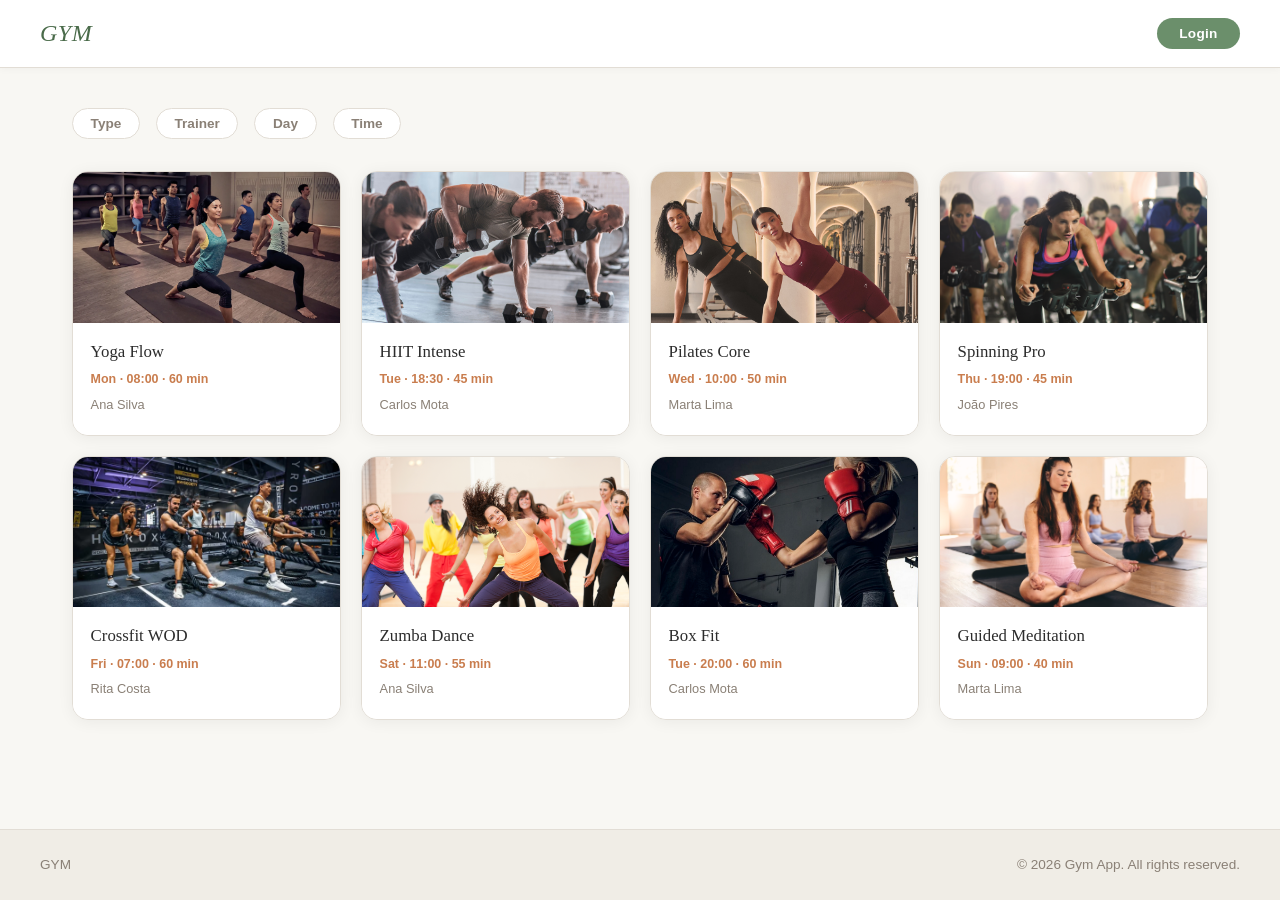
==== pages/index.html @ e95b99a1 "style.css done for index, trainer, class" ====
<!DOCTYPE html>
<html lang="en">
<head>
  <meta charset="UTF-8" />
  <meta name="viewport" content="width=device-width, initial-scale=1.0" />
  <title>Gym — Classes</title>
  <link rel="stylesheet" href="../css/layout.css" />
  <link rel="stylesheet" href="../css/style.css" />
</head>
<body>

  <header class="site-header">
    <span class="header-logo">GYM</span>
    <button class="btn-login">Login</button>
  </header>

  <main>
    <div class="filters">
      <button class="filter-btn">Type</button>
      <button class="filter-btn">Trainer</button>
      <button class="filter-btn">Day</button>
      <button class="filter-btn">Time</button>
    </div>

    <div class="classes-grid">

      <a href="class.html" class="class-card">
        <img src="../docs/images/yoga_flow.jpg" alt="yoga flow class" class="class-card-thumb">
          <div class="class-card-body">
          <div class="class-card-name">Yoga Flow</div>
          <div class="class-card-meta">Mon · 08:00 · 60 min</div>
          <div class="class-card-trainer">Ana Silva</div>
        </div>
      </a>

      <a href="class.html" class="class-card">
        <img src="../docs/images/hiit_intense.jpg" alt="hit intense class" class="class-card-thumb">
        <div class="class-card-body">
          <div class="class-card-name">HIIT Intense</div>
          <div class="class-card-meta">Tue · 18:30 · 45 min</div>
          <div class="class-card-trainer">Carlos Mota</div>
        </div>
      </a>

      <a href="class.html" class="class-card">
        <img src="../docs/images/pilates_core.jpg" alt="pilates core class" class="class-card-thumb">
        <div class="class-card-body">
          <div class="class-card-name">Pilates Core</div>
          <div class="class-card-meta">Wed · 10:00 · 50 min</div>
          <div class="class-card-trainer">Marta Lima</div>
        </div>
      </a>

      <a href="class.html" class="class-card">
        <img src="../docs/images/spinning_pro.jpg" alt="spinning pro class" class="class-card-thumb">
        <div class="class-card-body">
          <div class="class-card-name">Spinning Pro</div>
          <div class="class-card-meta">Thu · 19:00 · 45 min</div>
          <div class="class-card-trainer">João Pires</div>
        </div>
      </a>

      <a href="class.html" class="class-card">
        <img src="../docs/images/crossfit_wod.jpg" alt="crossfit wod class" class="class-card-thumb">
        <div class="class-card-body">
          <div class="class-card-name">Crossfit WOD</div>
          <div class="class-card-meta">Fri · 07:00 · 60 min</div>
          <div class="class-card-trainer">Rita Costa</div>
        </div>
      </a>

      <a href="class.html" class="class-card">
        <img src="../docs/images/zumba.jpg" alt="zumba class" class="class-card-thumb">
        <div class="class-card-body">
          <div class="class-card-name">Zumba Dance</div>
          <div class="class-card-meta">Sat · 11:00 · 55 min</div>
          <div class="class-card-trainer">Ana Silva</div>
        </div>
      </a>

      <a href="class.html" class="class-card">
        <img src="../docs/images/box_fit.jpg" alt="box fit class" class="class-card-thumb">
        <div class="class-card-body">
          <div class="class-card-name">Box Fit</div>
          <div class="class-card-meta">Tue · 20:00 · 60 min</div>
          <div class="class-card-trainer">Carlos Mota</div>
        </div>
      </a>

      <a href="class.html" class="class-card">
        <img src="../docs/images/guided_meditation.jpg" alt="guided meditation class" class="class-card-thumb">
        <div class="class-card-body">
          <div class="class-card-name">Guided Meditation</div>
          <div class="class-card-meta">Sun · 09:00 · 40 min</div>
          <div class="class-card-trainer">Marta Lima</div>
        </div>
      </a>

    </div>
  </main>

  <footer class="site-footer">
    <span>GYM</span>
    <span>© 2026 Gym App. All rights reserved.</span>
  </footer>

</body>
</html>
---- css/layout.css ----
* {
  box-sizing: border-box;
  margin: 0;
  padding: 0;
}

/* Page layout */
body {
  display: grid;
  grid-template-rows: auto 1fr auto;
  grid-template-areas:
    "header"
    "main"
    "footer";
}

header.site-header {
  grid-area: header;
  display: flex;
  align-items: center;
  justify-content: space-between;
  padding: 0 2rem;
  height: 64px;
}

main {
  grid-area: main;
  padding: 2rem;
  max-width: 1200px;
  width: 100%;
  margin: 0 auto;
}

footer.site-footer {
  grid-area: footer;
  display: flex;
  align-items: center;
  justify-content: space-between;
  padding: 1rem 2rem;
}

/* Filters */
.filters {
  display: flex;
  align-items: center;
  gap: 0.5rem;
  flex-wrap: wrap;
  margin-bottom: 1.5rem;
}

.filter-btn {
  margin-right: 0.5rem;
}

/* Classes grid (index.html) */
.classes-grid {
  display: grid;
  grid-template-columns: repeat(auto-fill, minmax(200px, 1fr));
  gap: 1rem;
}

.class-card {
  display: flex;
  flex-direction: column;
}

.class-card-thumb {
  width: 100%;
  aspect-ratio: 16/9;
}

/* Class detail (class.html) */
.class-detail {
  display: flex;
  flex-direction: column;
  gap: 1.5rem;
}

.trainer-snippet {
  display: flex;
  align-items: center;
  gap: 1rem;
}

.trainer-snippet .avatar {
  width: 52px;
  height: 52px;
  border-radius: 50%;
  flex-shrink: 0;
  overflow: hidden;
}

.trainer-snippet .trainer-link {
  margin-left: auto;
}

.capacity-bar-bg {
  height: 8px;
  overflow: hidden;
}

.reviews-section {
  display: flex;
  flex-direction: column;
  gap: 0.75rem;
}

.review-header {
  display: flex;
  align-items: center;
  justify-content: space-between;
  margin-bottom: 0.5rem;
}

.review-stars {
  display: flex;
  gap: 2px;
}
---- css/style.css ----
*, *::before, *::after {
    box-sizing: border-box;
    margin: 0;
    padding: 0;
}

:root {
    --bg:           #f8f7f3;
    --bg-card:      #ffffff;
    --bg-muted:     #f0ede6;
    --accent:       #6b8f6b;
    --accent-light: #a8c5a8;
    --accent-dark:  #4a6b4a;
    --warm:         #c97d4e;
    --text:         #2c2c2c;
    --text-muted:   #8a8076;
    --border:       #e2ddd5;
    --shadow:       0 2px 16px rgba(0, 0, 0, 0.06);
    --shadow-lg:    0 6px 32px rgba(0, 0, 0, 0.09);
    --radius:       16px;
    --radius-sm:    10px;
    --font-head:    Georgia, 'Times New Roman', serif;
    --font-body:    'Trebuchet MS', Arial, sans-serif;
}

html {
    font-size: 16px;
    scroll-behavior: smooth;
}

body {
    font-family: var(--font-body);
    background-color: var(--bg);
    color: var(--text);
    display: grid;
    grid-template-rows: auto 1fr auto;
    grid-template-areas: "header" "main" "footer";
    min-height: 100dvh;
    line-height: 1.6;
}

h1, h2, h3, h4 {
    font-family: var(--font-head);
    font-weight: normal;
    line-height: 1.2;
}

a {
    color: inherit;
    text-decoration: none;
}

img {
    display: block;
    max-width: 100%;
}

header.site-header {
    grid-area: header;
    display: flex;
    align-items: center;
    justify-content: space-between;
    padding: 0 2.5rem;
    height: 68px;
    background: var(--bg-card);
    border-bottom: 1px solid var(--border);
    position: sticky;
    top: 0;
    z-index: 100;
    box-shadow: 0 1px 8px rgba(0, 0, 0, 0.04);
}

main {
    grid-area: main;
    padding: 2.5rem 2rem;
    max-width: 1200px;
    width: 100%;
    margin: 0 auto;
}

footer.site-footer {
    grid-area: footer;
    display: flex;
    align-items: center;
    justify-content: space-between;
    padding: 1.5rem 2.5rem;
    background: var(--bg-muted);
    border-top: 1px solid var(--border);
    color: var(--text-muted);
    font-size: 0.85rem;
}


/* Logo */
.header-logo {
    font-family: var(--font-head);
    font-size: 1.5rem;
    font-style: italic;
    color: var(--accent-dark);
    letter-spacing: 0.02em;
}

/* Buttons */
button,
.btn-login,
.btn-book,
.filter-btn {
    cursor: pointer;
    font-family: var(--font-body);
    font-size: 0.85rem;
    font-weight: 600;
    border: none;
    border-radius: 999px;
    transition: background 0.2s, color 0.2s, box-shadow 0.2s;
}

.btn-login {
    background: var(--accent);
    color: #fff;
    padding: 0.5rem 1.4rem;
    letter-spacing: 0.02em;
}

.btn-login:hover {
    background: var(--accent-dark);
    box-shadow: 0 2px 12px rgba(107, 143, 107, 0.35);
}

.btn-book {
    background: var(--accent);
    color: #fff;
    padding: 0.85rem 2.5rem;
    width: 100%;
    font-size: 0.95rem;
    margin-top: 1.25rem;
    letter-spacing: 0.02em;
}

.btn-book:hover {
    background: var(--accent-dark);
    box-shadow: 0 4px 16px rgba(107, 143, 107, 0.4);
}

/* Filter buttons */
.filter-btn {
    background: var(--bg-card);
    color: var(--text-muted);
    border: 1.5px solid var(--border);
    padding: 0.45rem 1.1rem;
}

.filter-btn:hover,
.filter-btn.active {
    background: var(--accent);
    color: #fff;
    border-color: var(--accent);
}

/* Back link */
.back-link {
    display: inline-flex;
    align-items: center;
    gap: 0.4rem;
    font-size: 0.85rem;
    color: var(--text-muted);
    margin-bottom: 2rem;
    transition: color 0.2s;
}

.back-link:hover {
    color: var(--accent);
}

/* Generic card base */
.class-card,
.review-card,
.capacity-card,
.class-info-card,
.trainer-info-card,
.trainer-section {
    background: var(--bg-card);
    border-radius: var(--radius);
    box-shadow: var(--shadow);
    border: 1px solid var(--border);
}

/* ─── FILTERS (index.html) ──────────────────────────────────── */
.filters {
    display: flex;
    align-items: center;
    gap: 0.5rem;
    flex-wrap: wrap;
    margin-bottom: 2rem;
}

/* ─── CLASSES GRID (index.html) ─────────────────────────────── */
.classes-grid {
    display: grid;
    grid-template-columns: repeat(auto-fill, minmax(240px, 1fr));
    gap: 1.25rem;
}

.class-card {
    display: flex;
    flex-direction: column;
    border-radius: var(--radius);
    overflow: hidden;
    transition: box-shadow 0.25s, transform 0.25s;
}

.class-card:hover {
    box-shadow: var(--shadow-lg);
    transform: translateY(-4px);
}

.class-card-thumb {
    width: 100%;
    aspect-ratio: 16 / 9;
    object-fit: cover;
    display: block;
}

.class-card-body {
    padding: 1rem 1.1rem 1.2rem;
    display: flex;
    flex-direction: column;
    gap: 0.3rem;
    background: var(--bg-card);
    position: relative;
    z-index: 1;
}

.class-card-name {
    font-family: var(--font-head);
    font-size: 1.05rem;
    color: var(--text);
}

.class-card-meta {
    font-size: 0.78rem;
    color: var(--warm);
    font-weight: 600;
}

.class-card-trainer {
    font-size: 0.8rem;
    color: var(--text-muted);
}

/* ─── CLASS DETAIL (class.html) ─────────────────────────────── */
.class-detail {
    display: flex;
    flex-direction: column;
    gap: 1.5rem;
}

.class-info-card {
    padding: 2rem;
}

.class-info-card h1 {
    font-size: 2rem;
    color: var(--accent-dark);
    margin-bottom: 1rem;
}

.class-meta-row {
    display: flex;
    flex-wrap: wrap;
    gap: 0.75rem;
    margin-bottom: 1.25rem;
}

.class-meta-row span {
    background: var(--bg-muted);
    padding: 0.3rem 0.85rem;
    border-radius: 999px;
    font-size: 0.8rem;
    font-weight: 600;
    color: var(--accent-dark);
}

.class-info-card p {
    color: var(--text-muted);
    line-height: 1.75;
    max-width: 60ch;
}

/* Trainer snippet */
.trainer-section {
    padding: 1.5rem;
}

.trainer-snippet {
    display: flex;
    align-items: center;
    gap: 1rem;
}

.trainer-snippet .avatar {
    width: 56px;
    height: 56px;
    border-radius: 50%;
    overflow: hidden;
    flex-shrink: 0;
    border: 2px solid var(--accent-light);
}

.avatar-placeholder {
    width: 100%;
    height: 100%;
    display: flex;
    align-items: center;
    justify-content: center;
    background: linear-gradient(135deg, var(--accent-light), var(--accent));
    color: #fff;
    font-weight: 700;
    font-size: 0.9rem;
}

.trainer-name {
    font-family: var(--font-head);
    font-size: 1rem;
    color: var(--text);
}

.trainer-role {
    font-size: 0.78rem;
    color: var(--text-muted);
    margin-top: 0.15rem;
}

.trainer-link {
    margin-left: auto;
    font-size: 0.82rem;
    font-weight: 600;
    color: var(--accent);
    white-space: nowrap;
}

/* Capacity */
.capacity-card {
    padding: 1.5rem;
}

.capacity-row {
    display: flex;
    justify-content: space-between;
    font-size: 0.85rem;
    margin-bottom: 0.75rem;
    color: var(--text-muted);
}

.capacity-bar-bg {
    height: 8px;
    background: var(--bg-muted);
    border-radius: 999px;
    overflow: hidden;
}

.capacity-bar-fill {
    height: 100%;
    background: linear-gradient(to right, var(--accent-light), var(--accent));
    border-radius: 999px;
    transition: width 0.5s ease;
}

/* Reviews */
.reviews-section {
    display: flex;
    flex-direction: column;
    gap: 1rem;
}

.reviews-section h3 {
    font-size: 1.2rem;
    color: var(--accent-dark);
    margin-bottom: 0.25rem;
}

.review-card {
    padding: 1.25rem;
}

.review-header {
    display: flex;
    align-items: center;
    justify-content: space-between;
    margin-bottom: 0.6rem;
}

.review-author {
    font-weight: 600;
    font-size: 0.9rem;
    color: var(--text);
}

.review-stars {
    display: flex;
    gap: 2px;
    color: var(--warm);
    font-size: 1rem;
}

.review-message {
    font-size: 0.88rem;
    color: var(--text-muted);
    line-height: 1.7;
}

/* ─── TRAINER PROFILE (trainer.html) ───────────────────────── */
.trainer-detail {
    display: flex;
    flex-direction: column;
    gap: 1.5rem;
}

.trainer-info-card {
    display: flex;
    align-items: flex-start;
    gap: 2rem;
    padding: 2rem;
    flex-wrap: wrap;
}

.trainer-photo {
    width: 100px;
    height: 100px;
    border-radius: 50%;
    background: linear-gradient(135deg, var(--accent-light), var(--accent));
    display: flex;
    align-items: center;
    justify-content: center;
    font-size: 1.5rem;
    font-weight: 700;
    color: #fff;
    flex-shrink: 0;
    box-shadow: var(--shadow);
}

.trainer-info-text {
    flex: 1;
    min-width: 220px;
}

.trainer-info-text h1 {
    font-size: 1.8rem;
    color: var(--accent-dark);
    margin-bottom: 0.5rem;
}

.trainer-specialty {
    display: flex;
    flex-wrap: wrap;
    gap: 0.4rem;
    margin-bottom: 1rem;
}

.trainer-specialty {
    font-size: 0.82rem;
    color: var(--accent-dark);
    font-weight: 600;
}

.trainer-info-text p {
    color: var(--text-muted);
    line-height: 1.75;
}

.trainer-classes {
    background: var(--bg-card);
    border-radius: var(--radius);
    box-shadow: var(--shadow);
    border: 1px solid var(--border);
    overflow: hidden;
}

.trainer-classes h3 {
    padding: 1.25rem 1.75rem;
    font-size: 1.1rem;
    color: var(--accent-dark);
    border-bottom: 1px solid var(--border);
    background: var(--bg-muted);
}

.trainer-class-item {
    display: flex;
    align-items: center;
    justify-content: space-between;
    padding: 1rem 1.75rem;
    border-bottom: 1px solid var(--border);
    transition: background 0.2s;
}

.trainer-class-item:last-child {
    border-bottom: none;
}

.trainer-class-item:hover {
    background: var(--bg-muted);
    color: var(--accent-dark);
}

.trainer-class-name {
    font-weight: 600;
    font-size: 0.95rem;
    color: var(--text);
}

.trainer-class-schedule {
    font-size: 0.8rem;
    color: var(--text-muted);
    margin-top: 0.2rem;
}

/* ─── RESPONSIVE ────────────────────────────────────────────── */
@media (max-width: 640px) {
    header.site-header {
        padding: 0 1.25rem;
    }

    main {
        padding: 1.5rem 1rem;
    }

    footer.site-footer {
        flex-direction: column;
        gap: 0.5rem;
        text-align: center;
        padding: 1.25rem 1rem;
    }

    .classes-grid {
        grid-template-columns: repeat(auto-fill, minmax(160px, 1fr));
        gap: 1rem;
    }

    .class-info-card h1,
    .trainer-info-text h1 {
        font-size: 1.5rem;
    }

    .trainer-info-card {
        flex-direction: column;
        align-items: center;
        text-align: center;
    }

    .trainer-class-item {
        padding: 0.85rem 1.25rem;
    }
}
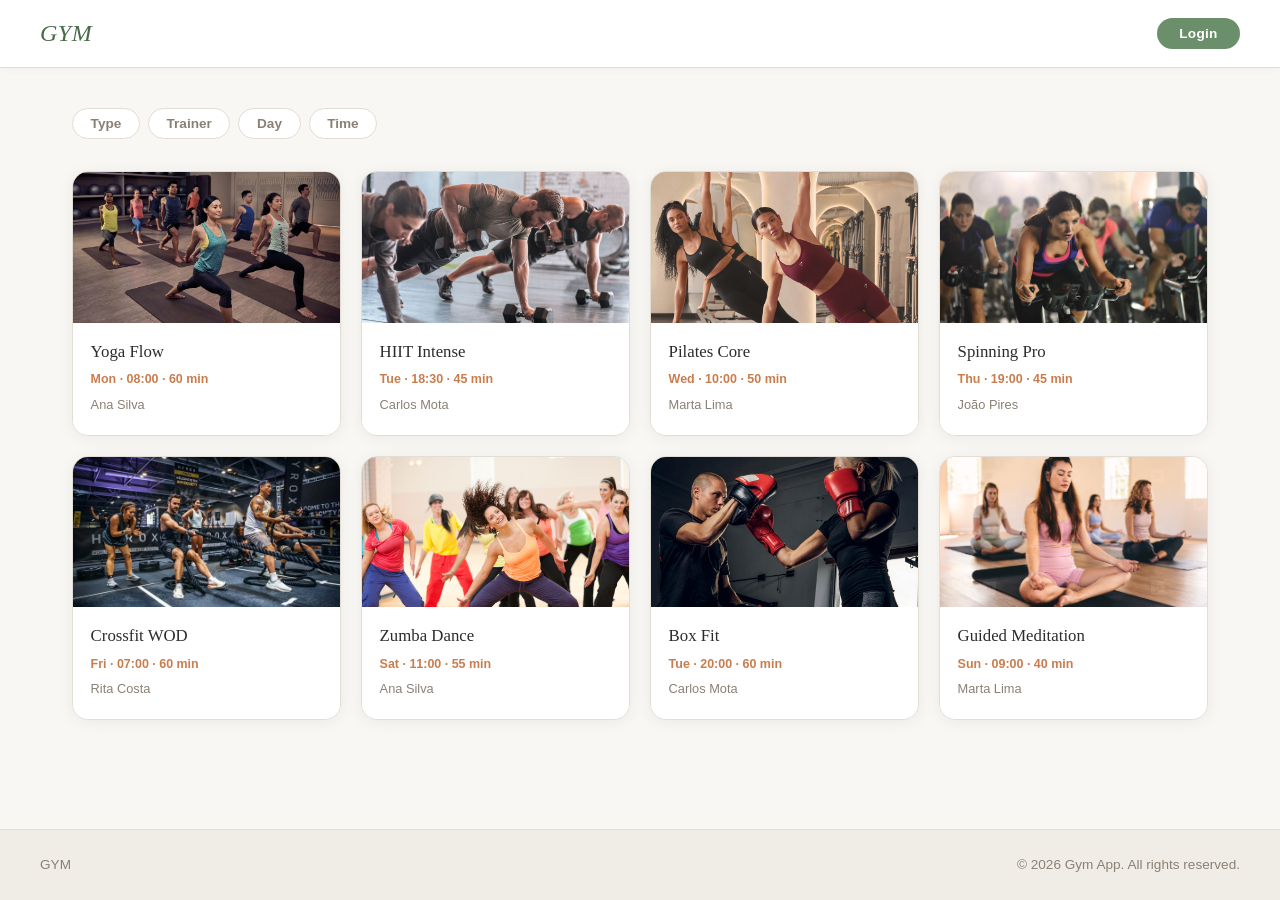
==== commit 28dd79bb: "deleted layout.css" ====
--- a/pages/index.html
+++ b/pages/index.html
@@ -4,7 +4,6 @@
   <meta charset="UTF-8" />
   <meta name="viewport" content="width=device-width, initial-scale=1.0" />
   <title>Gym — Classes</title>
-  <link rel="stylesheet" href="../css/layout.css" />
   <link rel="stylesheet" href="../css/style.css" />
 </head>
 <body>
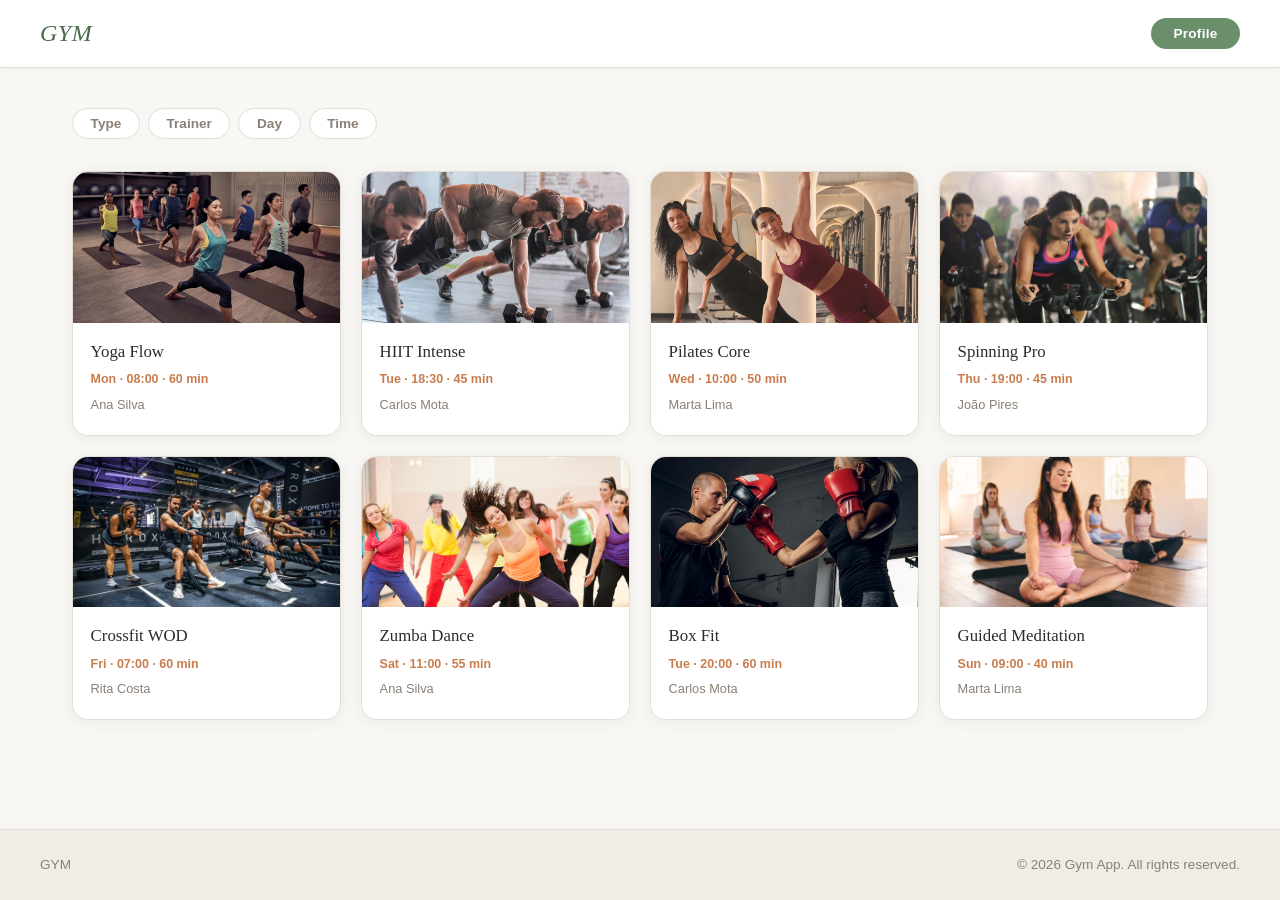
==== commit 5efeec13: "added profile editing page" ====
--- a/pages/index.html
+++ b/pages/index.html
@@ -10,7 +10,7 @@
 
   <header class="site-header">
     <span class="header-logo">GYM</span>
-    <button class="btn-login">Login</button>
+    <button class="btn-profile">Profile</button>
   </header>
 
   <main>
--- a/css/style.css
+++ b/css/style.css
@@ -102,7 +102,7 @@
 
 /* Buttons */
 button,
-.btn-login,
+.btn-profile,
 .btn-book,
 .filter-btn {
     cursor: pointer;
@@ -114,14 +114,14 @@
     transition: background 0.2s, color 0.2s, box-shadow 0.2s;
 }
 
-.btn-login {
+.btn-profile {
     background: var(--accent);
     color: #fff;
     padding: 0.5rem 1.4rem;
     letter-spacing: 0.02em;
 }
 
-.btn-login:hover {
+.btn-profile:hover {
     background: var(--accent-dark);
     box-shadow: 0 2px 12px rgba(107, 143, 107, 0.35);
 }
@@ -513,6 +513,230 @@
     margin-top: 0.2rem;
 }
 
+.profile-page {
+  max-width: 680px;
+  margin: 0 auto;
+}
+
+.profile-hero {
+  background: var(--bg-card);
+  border-radius: var(--radius);
+  box-shadow: var(--shadow);
+  border: 1px solid var(--border);
+  padding: 2.5rem 2rem 2rem;
+  display: flex;
+  align-items: center;
+  gap: 1.75rem;
+  margin-bottom: 1.5rem;
+  flex-wrap: wrap;
+}
+
+.profile-avatar-wrap {
+  position: relative;
+  flex-shrink: 0;
+}
+
+.profile-avatar {
+  width: 96px;
+  height: 96px;
+  border-radius: 50%;
+  background: linear-gradient(135deg, var(--accent-light), var(--accent));
+  display: flex;
+  align-items: center;
+  justify-content: center;
+  font-size: 2rem;
+  font-weight: 700;
+  color: #fff;
+  box-shadow: var(--shadow);
+  border: 3px solid var(--bg-card);
+  outline: 2px solid var(--accent-light);
+}
+
+.avatar-edit-btn {
+  position: absolute;
+  bottom: 2px;
+  right: 2px;
+  width: 28px;
+  height: 28px;
+  border-radius: 50%;
+  background: var(--warm);
+  color: #fff;
+  border: none;
+  cursor: pointer;
+  display: flex;
+  align-items: center;
+  justify-content: center;
+  font-size: 0.75rem;
+  box-shadow: 0 2px 8px rgba(0,0,0,0.15);
+  transition: background 0.2s;
+}
+
+.avatar-edit-btn:hover {
+  background: #b5693c;
+}
+
+.profile-hero-text h2 {
+  font-family: var(--font-head);
+  font-size: 1.6rem;
+  color: var(--accent-dark);
+  margin-bottom: 0.25rem;
+}
+
+.profile-hero-text p {
+  font-size: 0.85rem;
+  color: var(--text-muted);
+}
+
+.profile-badge {
+  margin-left: auto;
+  background: var(--bg-muted);
+  border: 1px solid var(--border);
+  border-radius: 999px;
+  padding: 0.3rem 0.9rem;
+  font-size: 0.75rem;
+  font-weight: 600;
+  color: var(--accent-dark);
+}
+
+/* Form */
+.profile-form-card {
+  background: var(--bg-card);
+  border-radius: var(--radius);
+  box-shadow: var(--shadow);
+  border: 1px solid var(--border);
+  padding: 2rem;
+  margin-bottom: 1.5rem;
+}
+
+.profile-form-card h3 {
+  font-family: var(--font-head);
+  font-size: 1.1rem;
+  color: var(--accent-dark);
+  margin-bottom: 1.5rem;
+  padding-bottom: 0.75rem;
+  border-bottom: 1px solid var(--border);
+}
+
+.form-grid {
+  display: grid;
+  grid-template-columns: 1fr 1fr;
+  gap: 1.1rem;
+}
+
+.form-group {
+  display: flex;
+  flex-direction: column;
+  gap: 0.4rem;
+}
+
+.form-group.full {
+  grid-column: 1 / -1;
+}
+
+.form-group label {
+  font-size: 0.78rem;
+  font-weight: 600;
+  color: var(--text-muted);
+  text-transform: uppercase;
+  letter-spacing: 0.04em;
+}
+
+.form-group input,
+.form-group select,
+.form-group textarea {
+  font-family: var(--font-body);
+  font-size: 0.92rem;
+  color: var(--text);
+  background: var(--bg);
+  border: 1.5px solid var(--border);
+  border-radius: var(--radius-sm);
+  padding: 0.65rem 0.9rem;
+  outline: none;
+  transition: border-color 0.2s, box-shadow 0.2s;
+  width: 100%;
+}
+
+.form-group input:focus,
+.form-group select:focus,
+.form-group textarea:focus {
+  border-color: var(--accent);
+  box-shadow: 0 0 0 3px rgba(107, 143, 107, 0.15);
+}
+
+.form-group textarea {
+  resize: vertical;
+  min-height: 90px;
+}
+
+/* Password */
+.input-password-wrap {
+  position: relative;
+}
+
+.input-password-wrap input {
+  padding-right: 2.8rem;
+}
+
+.toggle-pw {
+  position: absolute;
+  right: 0.8rem;
+  top: 50%;
+  transform: translateY(-50%);
+  background: none;
+  border: none;
+  cursor: pointer;
+  color: var(--text-muted);
+  font-size: 1rem;
+}
+
+.toggle-pw:hover {
+  color: var(--accent);
+}
+
+/* Buttons */
+.form-actions {
+  display: flex;
+  justify-content: flex-end;
+  gap: 0.75rem;
+  margin-top: 1.75rem;
+  padding-top: 1.25rem;
+  border-top: 1px solid var(--border);
+}
+
+.btn-cancel {
+  background: transparent;
+  color: var(--text-muted);
+  padding: 0.55rem 1.4rem;
+  border: 1.5px solid var(--border);
+  border-radius: 999px;
+  cursor: pointer;
+}
+
+.btn-save {
+  background: var(--accent);
+  color: #fff;
+  padding: 0.55rem 1.6rem;
+  border: none;
+  border-radius: 999px;
+  cursor: pointer;
+}
+
+/* Danger */
+.danger-zone {
+  background: var(--bg-card);
+  border-radius: var(--radius);
+  border: 1px solid #f0c4c4;
+  padding: 1.5rem 2rem;
+}
+
+.btn-danger {
+  color: #c0392b;
+  border: 1.5px solid #f0c4c4;
+  border-radius: 999px;
+  padding: 0.45rem 1.2rem;
+  cursor: pointer;
+}
+
 /* ─── RESPONSIVE ────────────────────────────────────────────── */
 @media (max-width: 640px) {
     header.site-header {
@@ -549,4 +773,12 @@
     .trainer-class-item {
         padding: 0.85rem 1.25rem;
     }
+
+    .form-grid {
+    grid-template-columns: 1fr;
+    }
+    .profile-hero {
+        flex-direction: column;
+        text-align: center;
+    }
 }
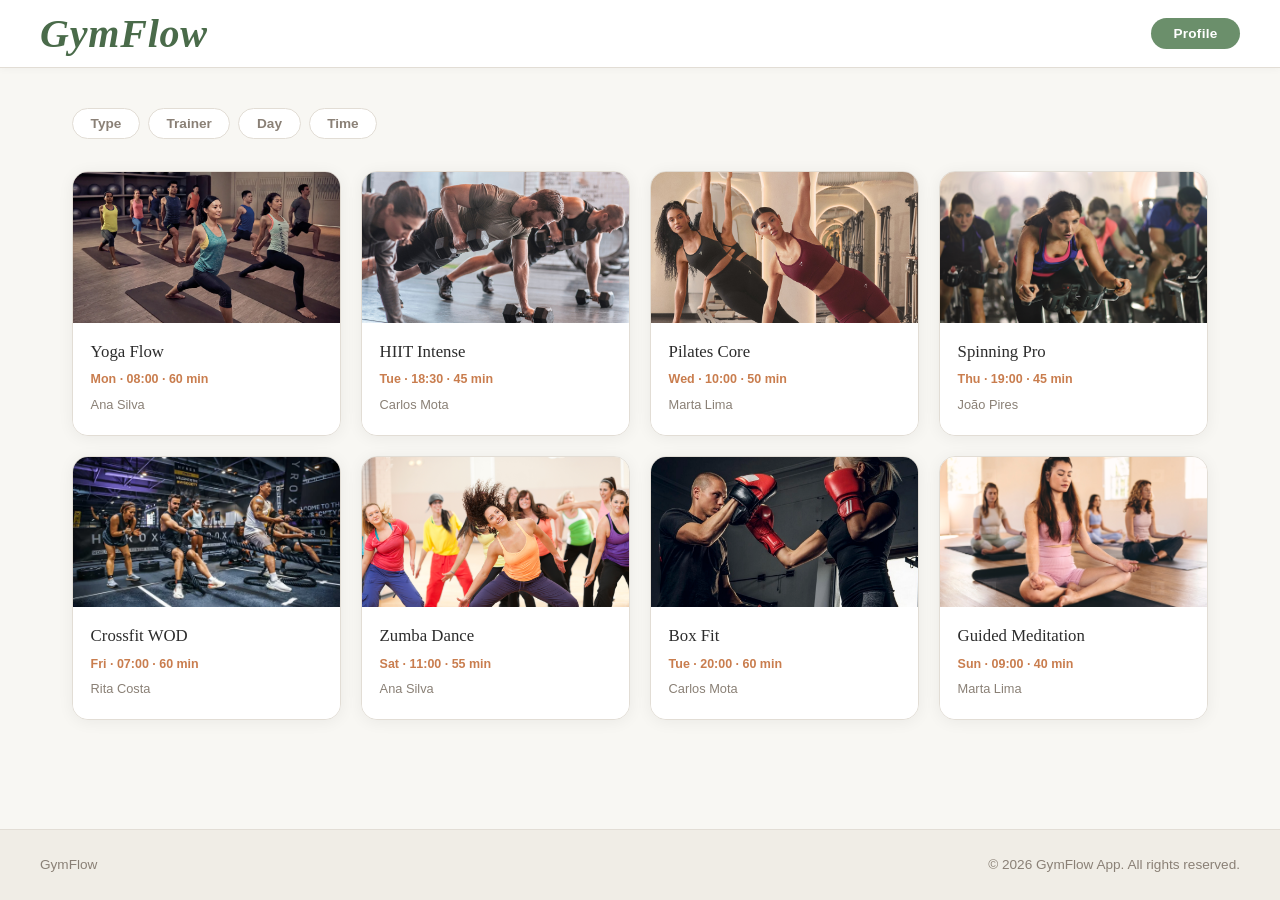
==== commit ac252a4f: "changed gym name" ====
--- a/pages/index.html
+++ b/pages/index.html
@@ -3,13 +3,13 @@
 <head>
   <meta charset="UTF-8" />
   <meta name="viewport" content="width=device-width, initial-scale=1.0" />
-  <title>Gym — Classes</title>
+  <title>GymFlow — Classes</title>
   <link rel="stylesheet" href="../css/style.css" />
 </head>
 <body>
 
   <header class="site-header">
-    <span class="header-logo">GYM</span>
+    <span class="header-logo">GymFlow</span>
     <button class="btn-profile">Profile</button>
   </header>
 
@@ -99,8 +99,8 @@
   </main>
 
   <footer class="site-footer">
-    <span>GYM</span>
-    <span>© 2026 Gym App. All rights reserved.</span>
+    <span>GymFlow</span>
+    <span>© 2026 GymFlow App. All rights reserved.</span>
   </footer>
 
 </body>
--- a/css/style.css
+++ b/css/style.css
@@ -93,8 +93,10 @@
 
 /* Logo */
 .header-logo {
+
     font-family: var(--font-head);
-    font-size: 1.5rem;
+    font-weight: 600;
+    font-size: 2.5rem;
     font-style: italic;
     color: var(--accent-dark);
     letter-spacing: 0.02em;
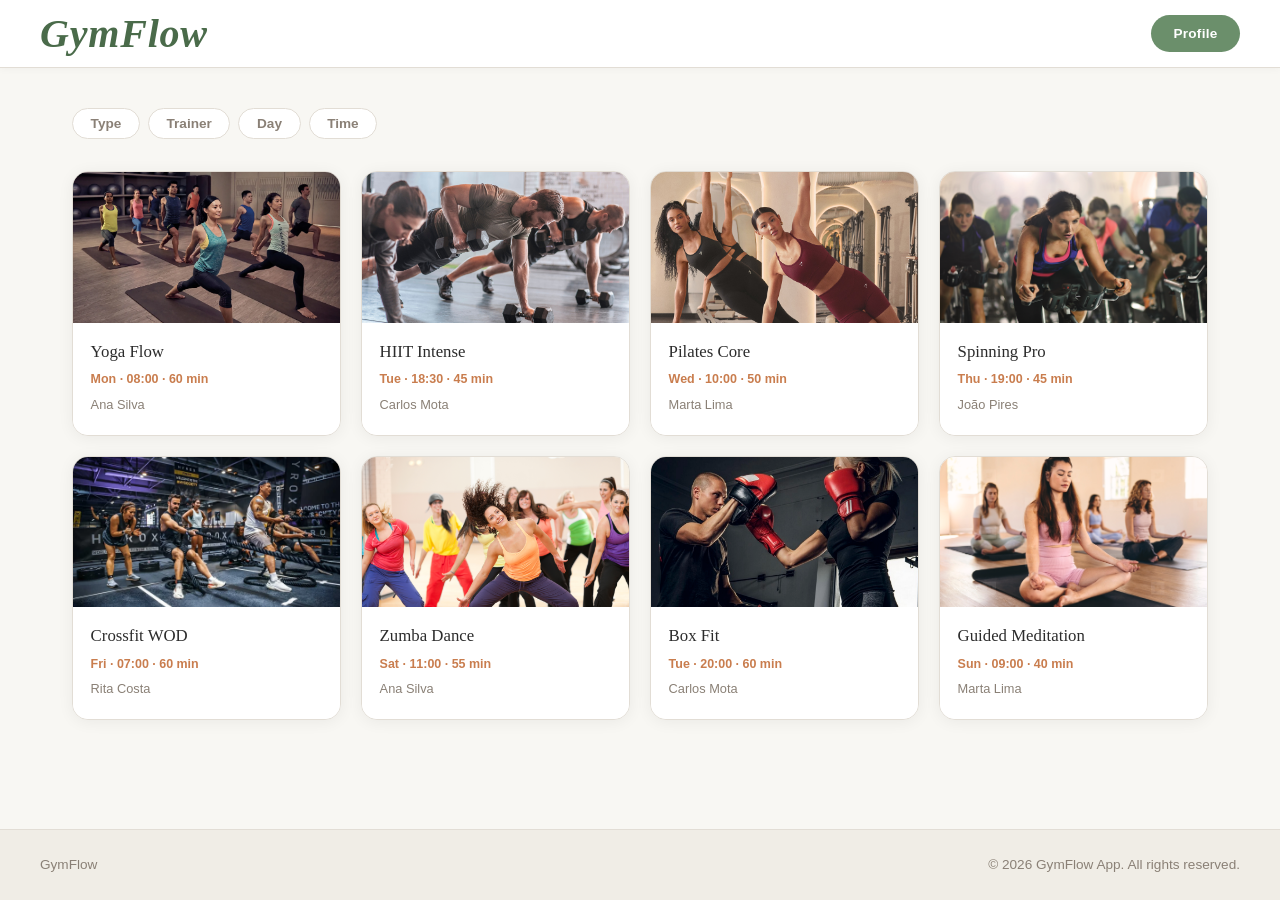
==== commit 207b8aeb: "fixed button" ====
--- a/pages/index.html
+++ b/pages/index.html
@@ -10,7 +10,7 @@
 
   <header class="site-header">
     <span class="header-logo">GymFlow</span>
-    <button class="btn-profile">Profile</button>
+    <a href="profile.html" class="btn-profile">Profile</a>
   </header>
 
   <main>
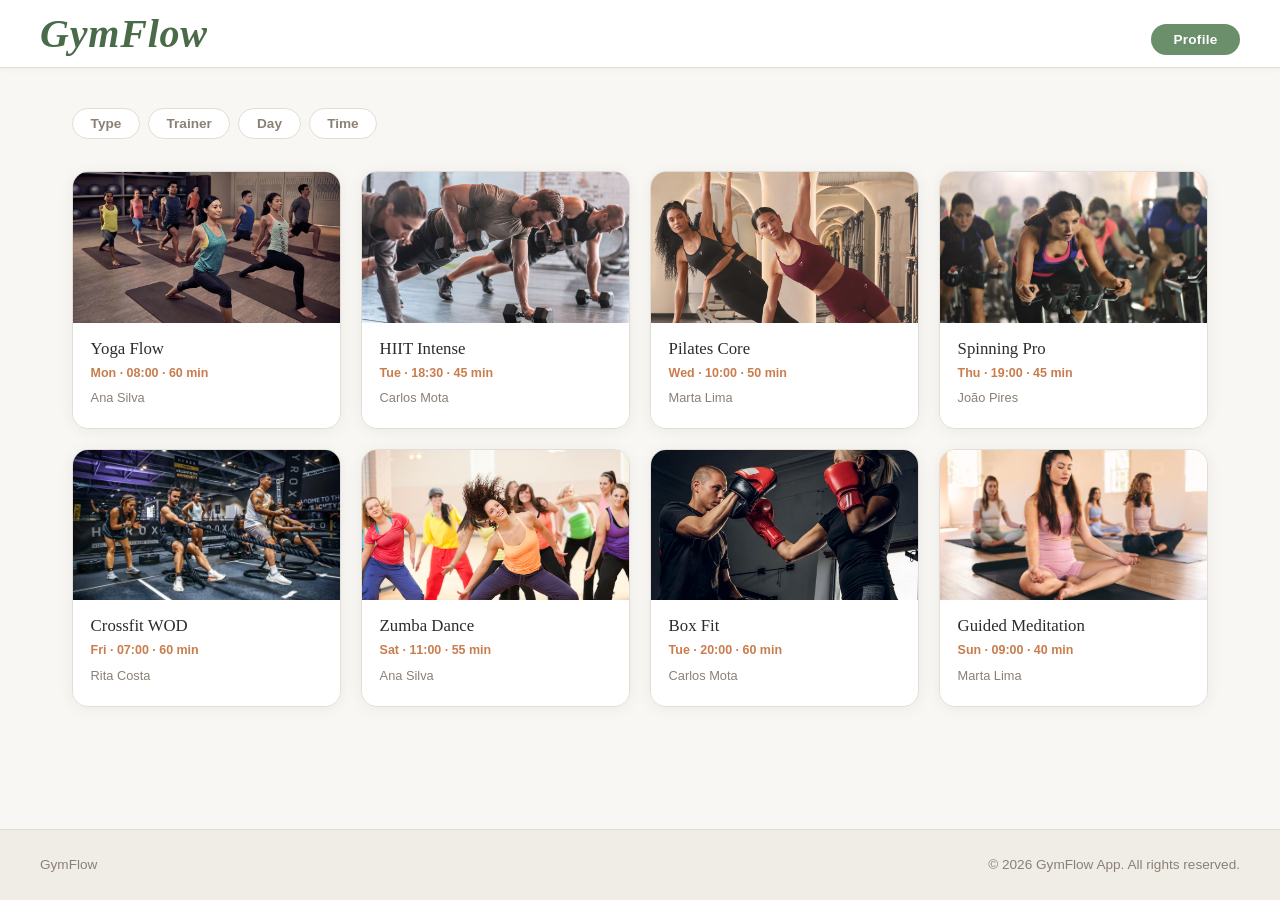
==== commit f2d17591: "added h2" ====
--- a/pages/index.html
+++ b/pages/index.html
@@ -9,8 +9,8 @@
 <body>
 
   <header class="site-header">
-    <span class="header-logo">GymFlow</span>
-    <a href="profile.html" class="btn-profile">Profile</a>
+    <h1><a href="index.html" class="header-logo">GymFlow</a></h1>
+    <h1><a href="profile.html" class="btn-profile">Profile</a></h1>
   </header>
 
   <main>
@@ -21,81 +21,81 @@
       <button class="filter-btn">Time</button>
     </div>
 
-    <div class="classes-grid">
+    <section class="classes-grid">
 
       <a href="class.html" class="class-card">
         <img src="../docs/images/yoga_flow.jpg" alt="yoga flow class" class="class-card-thumb">
-          <div class="class-card-body">
-          <div class="class-card-name">Yoga Flow</div>
-          <div class="class-card-meta">Mon · 08:00 · 60 min</div>
-          <div class="class-card-trainer">Ana Silva</div>
-        </div>
+        <article class="class-card-body">
+          <h2 class="class-card-name">Yoga Flow</h2>
+          <p class="class-card-meta">Mon · 08:00 · 60 min</p>
+          <p class="class-card-trainer">Ana Silva</p>
+        </article>
       </a>
 
       <a href="class.html" class="class-card">
         <img src="../docs/images/hiit_intense.jpg" alt="hit intense class" class="class-card-thumb">
-        <div class="class-card-body">
-          <div class="class-card-name">HIIT Intense</div>
-          <div class="class-card-meta">Tue · 18:30 · 45 min</div>
-          <div class="class-card-trainer">Carlos Mota</div>
-        </div>
+        <article class="class-card-body">
+          <h2 class="class-card-name">HIIT Intense</h2>
+          <p class="class-card-meta">Tue · 18:30 · 45 min</p>
+          <p class="class-card-trainer">Carlos Mota</p>
+        </article>
       </a>
 
       <a href="class.html" class="class-card">
         <img src="../docs/images/pilates_core.jpg" alt="pilates core class" class="class-card-thumb">
-        <div class="class-card-body">
-          <div class="class-card-name">Pilates Core</div>
-          <div class="class-card-meta">Wed · 10:00 · 50 min</div>
-          <div class="class-card-trainer">Marta Lima</div>
-        </div>
+        <article class="class-card-body">
+          <h2 class="class-card-name">Pilates Core</h2>
+          <p class="class-card-meta">Wed · 10:00 · 50 min</p>
+          <p class="class-card-trainer">Marta Lima</p>
+        </article>
       </a>
 
       <a href="class.html" class="class-card">
         <img src="../docs/images/spinning_pro.jpg" alt="spinning pro class" class="class-card-thumb">
-        <div class="class-card-body">
-          <div class="class-card-name">Spinning Pro</div>
-          <div class="class-card-meta">Thu · 19:00 · 45 min</div>
-          <div class="class-card-trainer">João Pires</div>
-        </div>
+        <article class="class-card-body">
+          <h2 class="class-card-name">Spinning Pro</h2>
+          <p class="class-card-meta">Thu · 19:00 · 45 min</p>
+          <p class="class-card-trainer">João Pires</p>
+        </article>
       </a>
 
       <a href="class.html" class="class-card">
         <img src="../docs/images/crossfit_wod.jpg" alt="crossfit wod class" class="class-card-thumb">
-        <div class="class-card-body">
-          <div class="class-card-name">Crossfit WOD</div>
-          <div class="class-card-meta">Fri · 07:00 · 60 min</div>
-          <div class="class-card-trainer">Rita Costa</div>
-        </div>
+        <article class="class-card-body">
+          <h2 class="class-card-name">Crossfit WOD</h2>
+          <p class="class-card-meta">Fri · 07:00 · 60 min</p>
+          <p class="class-card-trainer">Rita Costa</p>
+        </article>
       </a>
 
       <a href="class.html" class="class-card">
         <img src="../docs/images/zumba.jpg" alt="zumba class" class="class-card-thumb">
-        <div class="class-card-body">
-          <div class="class-card-name">Zumba Dance</div>
-          <div class="class-card-meta">Sat · 11:00 · 55 min</div>
-          <div class="class-card-trainer">Ana Silva</div>
-        </div>
+        <article class="class-card-body">
+          <h2 class="class-card-name">Zumba Dance</h2>
+          <p class="class-card-meta">Sat · 11:00 · 55 min</p>
+          <p class="class-card-trainer">Ana Silva</p>
+        </article>
       </a>
 
       <a href="class.html" class="class-card">
         <img src="../docs/images/box_fit.jpg" alt="box fit class" class="class-card-thumb">
-        <div class="class-card-body">
-          <div class="class-card-name">Box Fit</div>
-          <div class="class-card-meta">Tue · 20:00 · 60 min</div>
-          <div class="class-card-trainer">Carlos Mota</div>
-        </div>
+        <article class="class-card-body">
+          <h2 class="class-card-name">Box Fit</h2>
+          <p class="class-card-meta">Tue · 20:00 · 60 min</p>
+          <p class="class-card-trainer">Carlos Mota</p>
+        </article>
       </a>
 
       <a href="class.html" class="class-card">
         <img src="../docs/images/guided_meditation.jpg" alt="guided meditation class" class="class-card-thumb">
-        <div class="class-card-body">
-          <div class="class-card-name">Guided Meditation</div>
-          <div class="class-card-meta">Sun · 09:00 · 40 min</div>
-          <div class="class-card-trainer">Marta Lima</div>
-        </div>
+        <article class="class-card-body">
+          <h2 class="class-card-name">Guided Meditation</h2>
+          <p class="class-card-meta">Sun · 09:00 · 40 min</p>
+          <p class="class-card-trainer">Marta Lima</p>
+        </article>
       </a>
 
-    </div>
+    </section>
   </main>
 
   <footer class="site-footer">
--- a/css/style.css
+++ b/css/style.css
@@ -374,7 +374,7 @@
     gap: 1rem;
 }
 
-.reviews-section h3 {
+.reviews-section h2 {
     font-size: 1.2rem;
     color: var(--accent-dark);
     margin-bottom: 0.25rem;
@@ -477,7 +477,7 @@
     overflow: hidden;
 }
 
-.trainer-classes h3 {
+.trainer-classes h2 {
     padding: 1.25rem 1.75rem;
     font-size: 1.1rem;
     color: var(--accent-dark);
